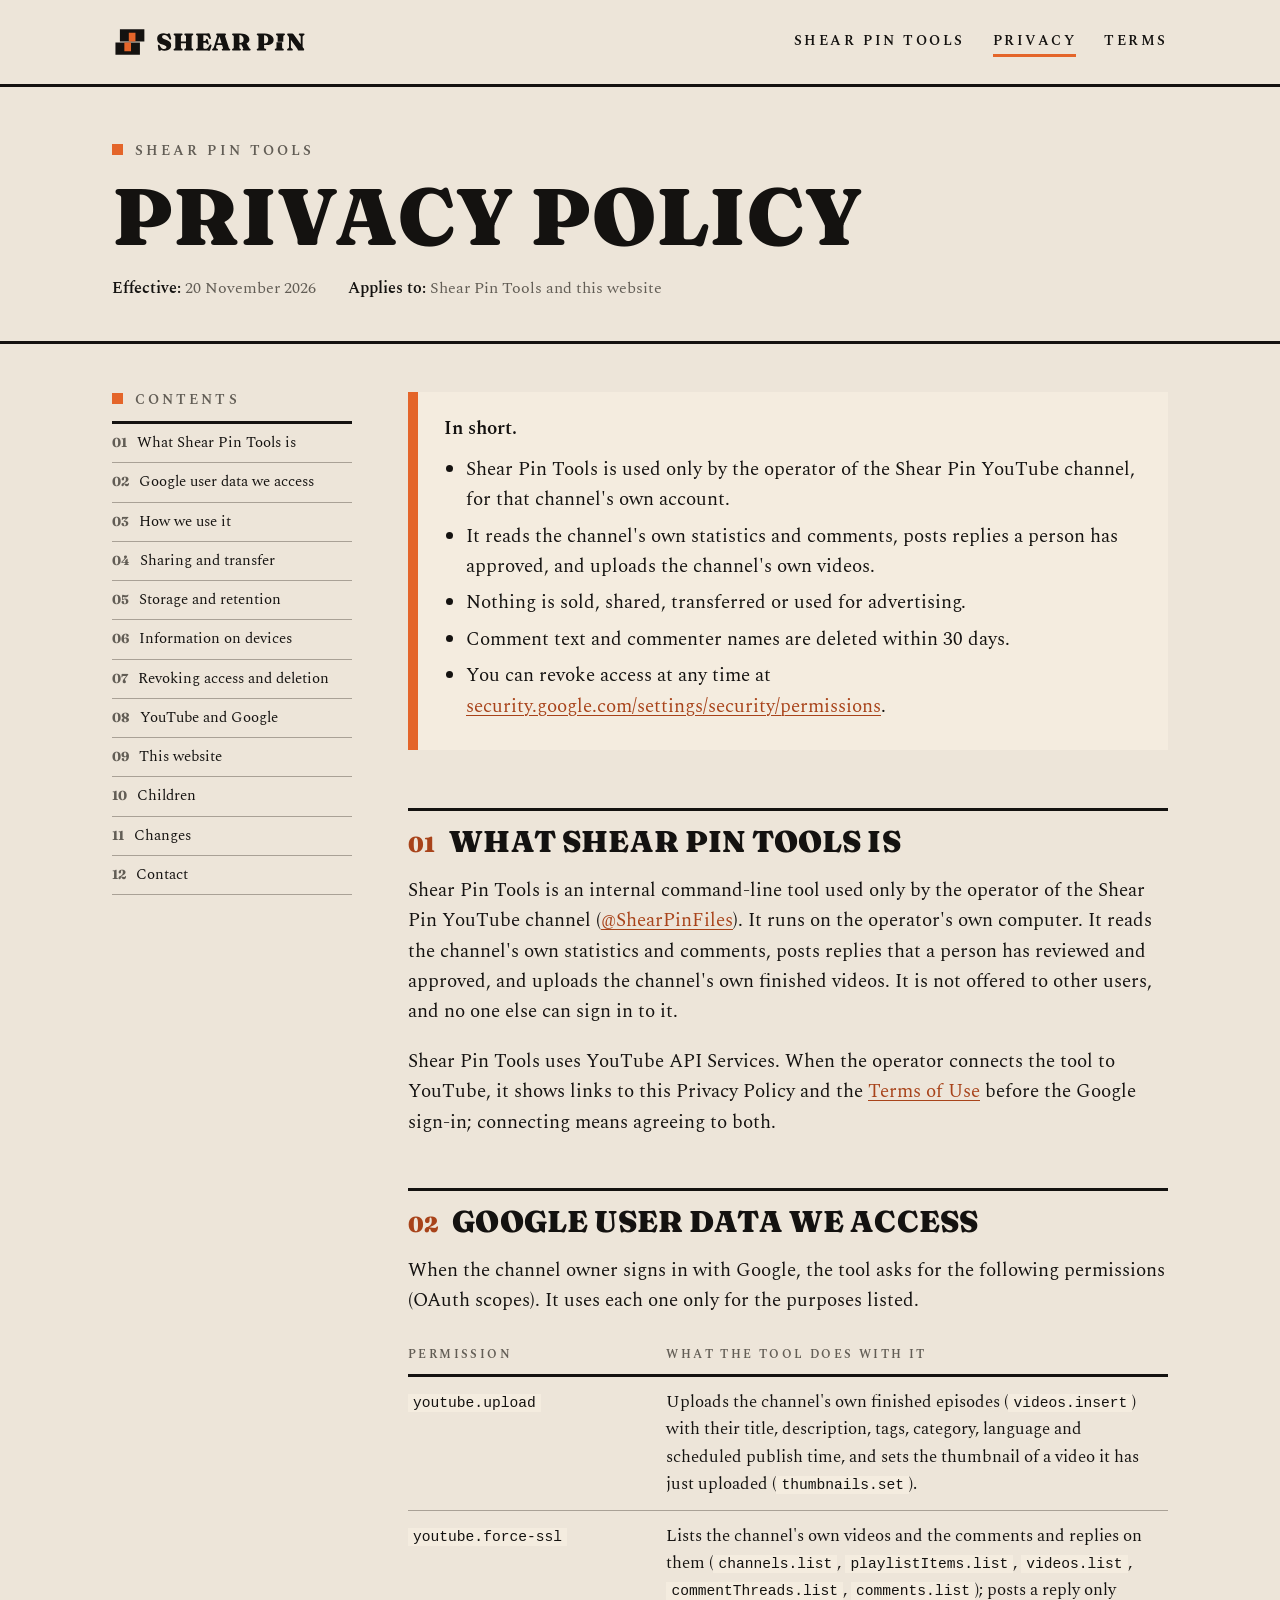
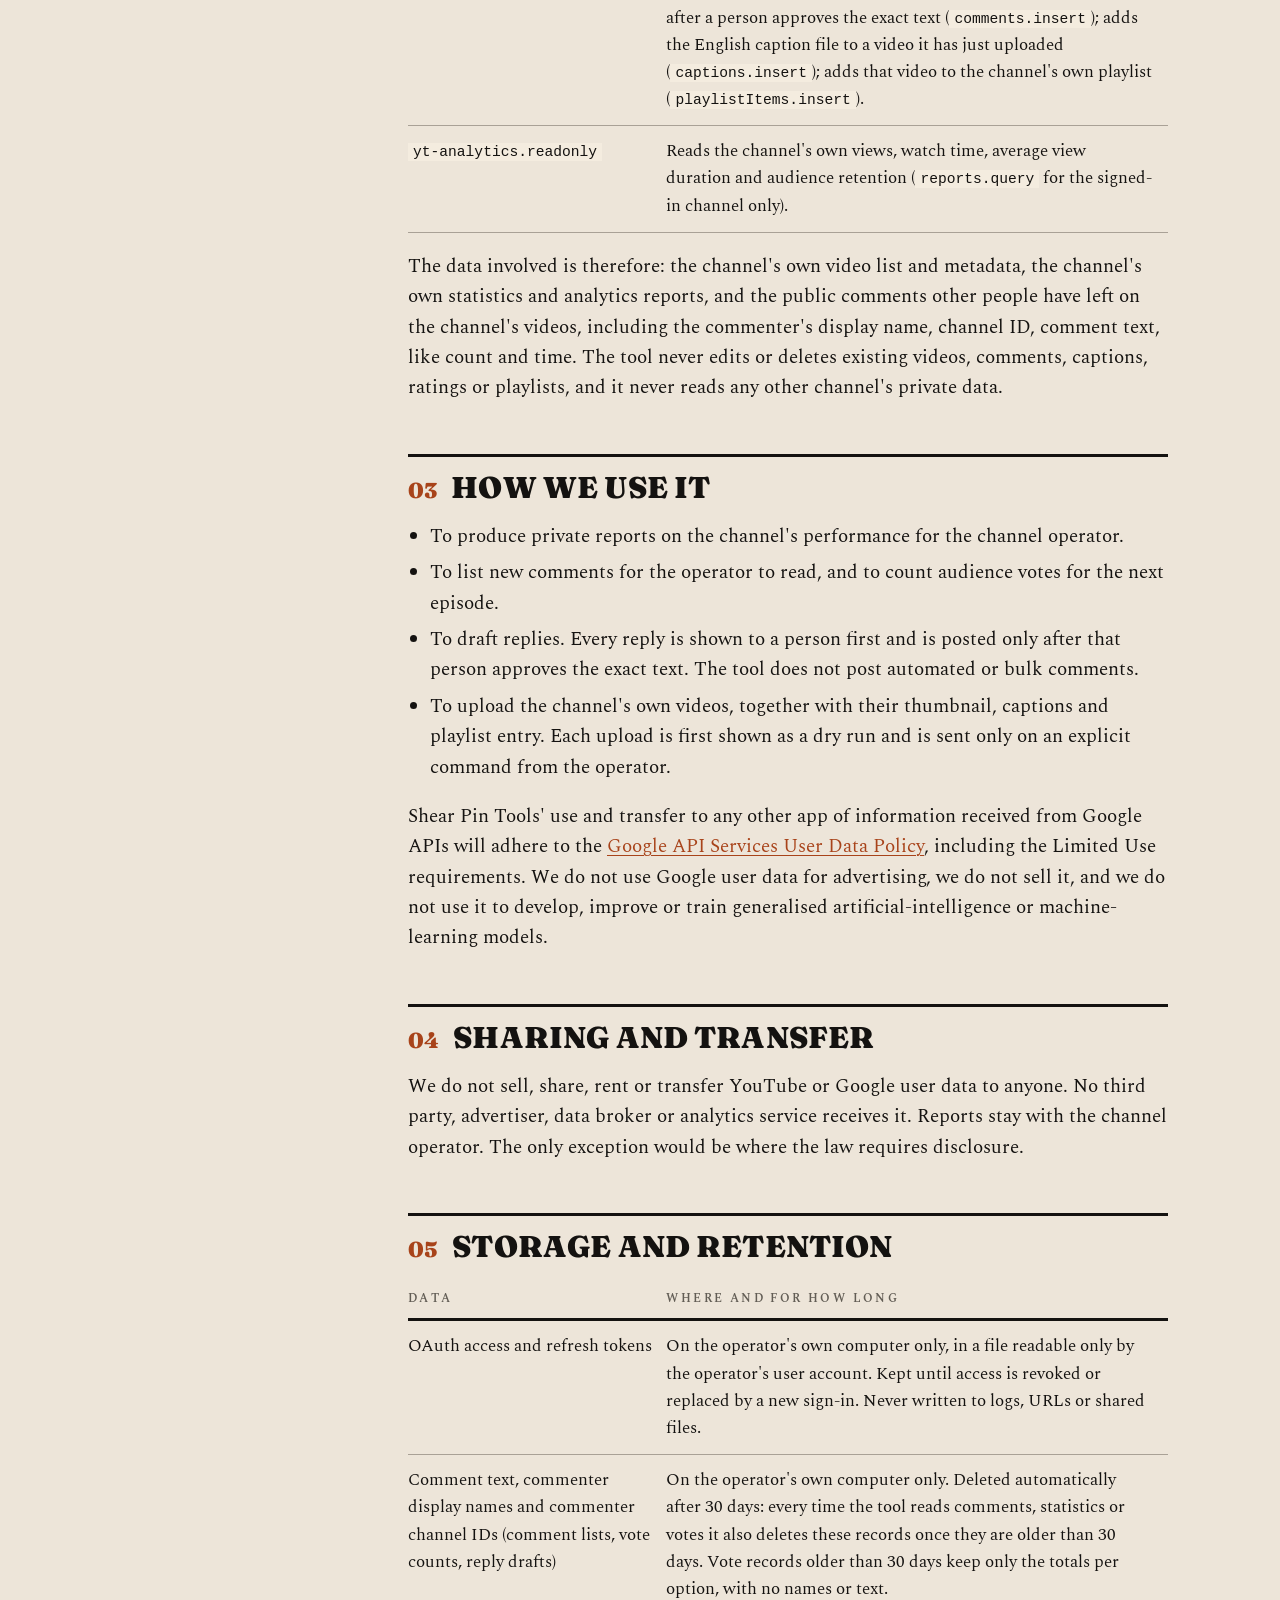
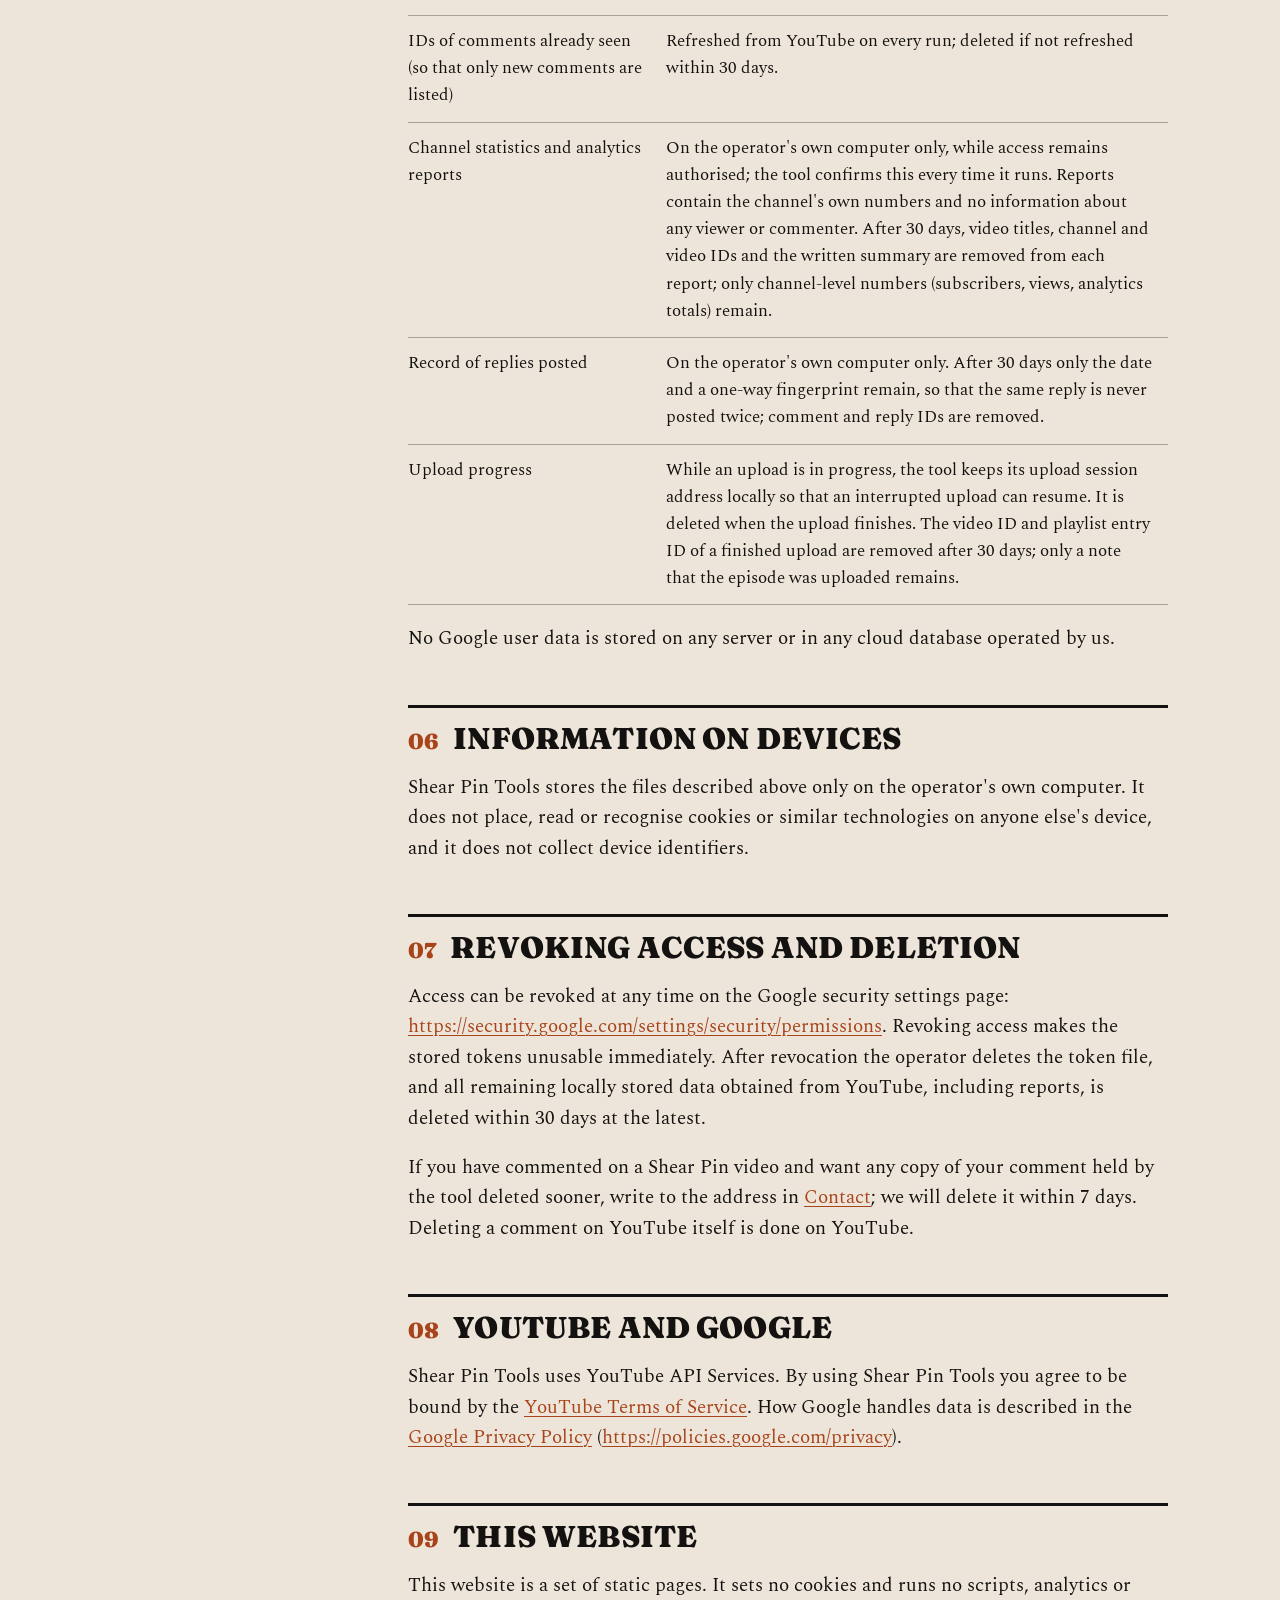
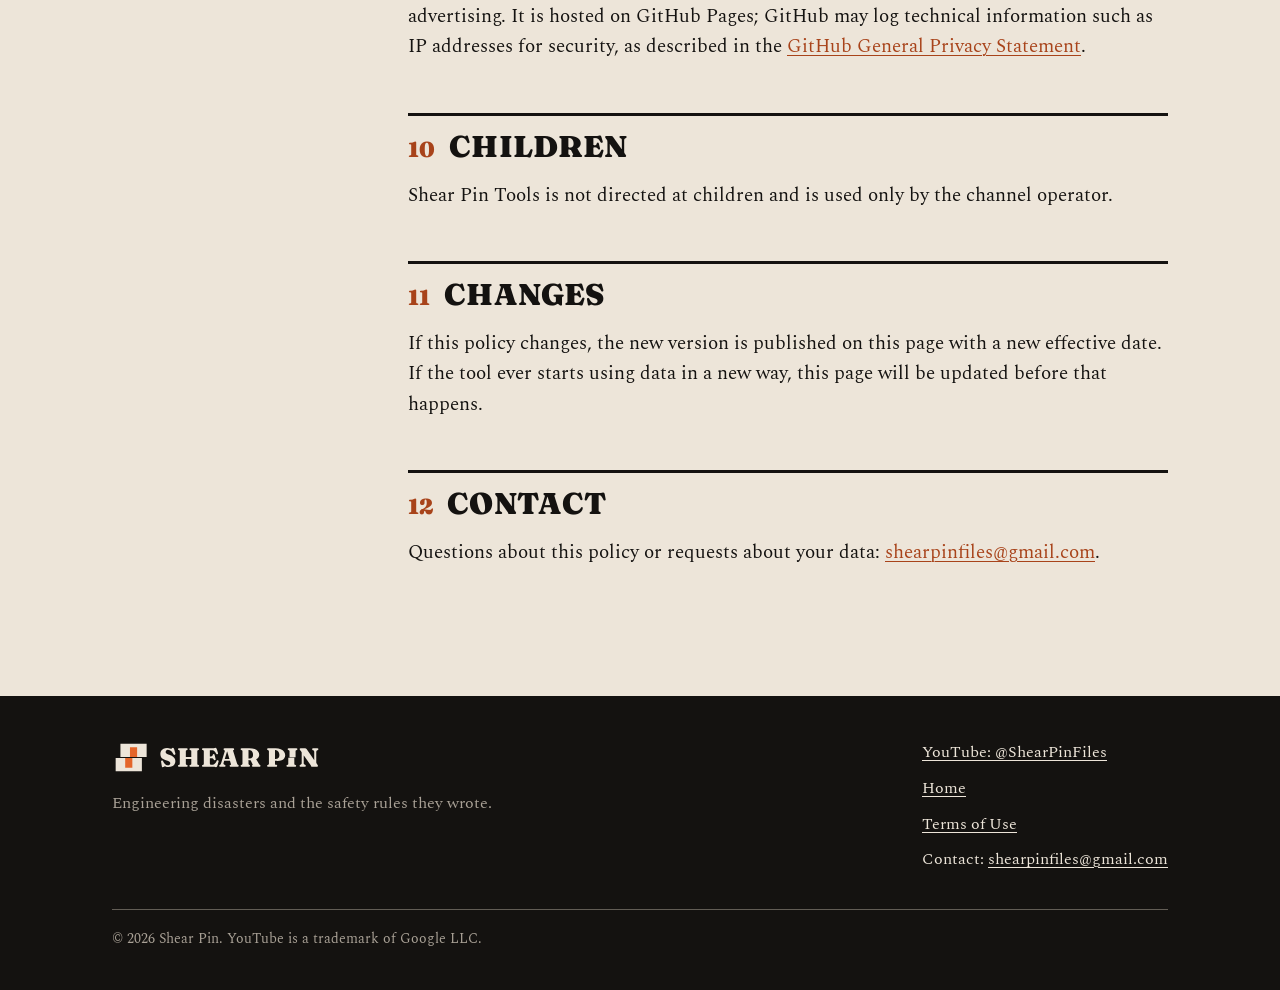
==== privacy.html @ 33179699 "Shear Pin site: home, privacy policy, terms of use Co-Authored-By: Claude Opus 5.5 <noreply@anthropi" ====
<!doctype html>
<html lang="en">
<head>
<meta charset="utf-8">
<meta name="viewport" content="width=device-width, initial-scale=1">
<title>Privacy Policy · Shear Pin Tools</title>
<meta name="description" content="Privacy Policy of Shear Pin Tools, the Shear Pin YouTube channel's internal tool: what Google user data it accesses, how it is used, stored, retained and deleted, and how to revoke access.">
<link rel="icon" type="image/svg+xml" href="gorsel/isaret.svg">
<link rel="icon" type="image/png" sizes="32x32" href="gorsel/favicon-32.png">
<link rel="stylesheet" href="site.css">
</head>
<body>

<header class="ust">
  <div class="kap">
    <a class="logo" href="./" aria-label="Shear Pin, home"><img src="gorsel/kilit-yatay.svg" alt="Shear Pin" width="196" height="32"></a>
    <nav aria-label="Site">
      <a href="./#tools">Shear Pin Tools</a>
      <a href="privacy.html" aria-current="page">Privacy</a>
      <a href="terms.html">Terms</a>
    </nav>
  </div>
</header>

<main>
  <div class="belge-bas">
    <div class="kap">
      <p class="tur">Shear Pin Tools</p>
      <h1>Privacy Policy</h1>
      <p class="kunye"><span><b>Effective:</b> 20 November 2026</span><span><b>Applies to:</b> Shear Pin Tools and this website</span></p>
    </div>
  </div>

  <div class="belge">
    <div class="kap">
      <nav class="icindekiler" aria-label="Contents">
        <p class="tur">Contents</p>
        <ol>
          <li><a href="#what">What Shear Pin Tools is</a></li>
          <li><a href="#data">Google user data we access</a></li>
          <li><a href="#use">How we use it</a></li>
          <li><a href="#sharing">Sharing and transfer</a></li>
          <li><a href="#storage">Storage and retention</a></li>
          <li><a href="#device">Information on devices</a></li>
          <li><a href="#revoke">Revoking access and deletion</a></li>
          <li><a href="#youtube">YouTube and Google</a></li>
          <li><a href="#website">This website</a></li>
          <li><a href="#children">Children</a></li>
          <li><a href="#changes">Changes</a></li>
          <li><a href="#contact">Contact</a></li>
        </ol>
      </nav>

      <div class="metin">
        <div class="ozet-kutu">
          <p><b>In short.</b></p>
          <ul>
            <li>Shear Pin Tools is used only by the operator of the Shear Pin YouTube channel, for that channel's own account.</li>
            <li>It reads the channel's own statistics and comments, posts replies a person has approved, and uploads the channel's own videos.</li>
            <li>Nothing is sold, shared, transferred or used for advertising.</li>
            <li>Comment text and commenter names are deleted within 30 days.</li>
            <li>You can revoke access at any time at <a href="https://security.google.com/settings/security/permissions" rel="noopener">security.google.com/settings/security/permissions</a>.</li>
          </ul>
        </div>

        <section id="what">
          <h2>What Shear Pin Tools is</h2>
          <p>Shear Pin Tools is an internal command-line tool used only by the operator of the Shear Pin YouTube channel (<a href="https://www.youtube.com/@ShearPinFiles" rel="noopener">@ShearPinFiles</a>). It runs on the operator's own computer. It reads the channel's own statistics and comments, posts replies that a person has reviewed and approved, and uploads the channel's own finished videos. It is not offered to other users, and no one else can sign in to it.</p>
          <p>Shear Pin Tools uses YouTube API Services. When the operator connects the tool to YouTube, it shows links to this Privacy Policy and the <a href="terms.html">Terms of Use</a> before the Google sign-in; connecting means agreeing to both.</p>
        </section>

        <section id="data">
          <h2>Google user data we access</h2>
          <p>When the channel owner signs in with Google, the tool asks for the following permissions (OAuth scopes). It uses each one only for the purposes listed.</p>
          <table class="kapsam">
            <thead><tr><th scope="col">Permission</th><th scope="col">What the tool does with it</th></tr></thead>
            <tbody>
              <tr>
                <td><code>youtube.upload</code></td>
                <td>Uploads the channel's own finished episodes (<code>videos.insert</code>) with their title, description, tags, category, language and scheduled publish time, and sets the thumbnail of a video it has just uploaded (<code>thumbnails.set</code>).</td>
              </tr>
              <tr>
                <td><code>youtube.force-ssl</code></td>
                <td>Lists the channel's own videos and the comments and replies on them (<code>channels.list</code>, <code>playlistItems.list</code>, <code>videos.list</code>, <code>commentThreads.list</code>, <code>comments.list</code>); posts a reply only after a person approves the exact text (<code>comments.insert</code>); adds the English caption file to a video it has just uploaded (<code>captions.insert</code>); adds that video to the channel's own playlist (<code>playlistItems.insert</code>).</td>
              </tr>
              <tr>
                <td><code>yt-analytics.readonly</code></td>
                <td>Reads the channel's own views, watch time, average view duration and audience retention (<code>reports.query</code> for the signed-in channel only).</td>
              </tr>
            </tbody>
          </table>
          <p>The data involved is therefore: the channel's own video list and metadata, the channel's own statistics and analytics reports, and the public comments other people have left on the channel's videos, including the commenter's display name, channel ID, comment text, like count and time. The tool never edits or deletes existing videos, comments, captions, ratings or playlists, and it never reads any other channel's private data.</p>
        </section>

        <section id="use">
          <h2>How we use it</h2>
          <ul>
            <li>To produce private reports on the channel's performance for the channel operator.</li>
            <li>To list new comments for the operator to read, and to count audience votes for the next episode.</li>
            <li>To draft replies. Every reply is shown to a person first and is posted only after that person approves the exact text. The tool does not post automated or bulk comments.</li>
            <li>To upload the channel's own videos, together with their thumbnail, captions and playlist entry. Each upload is first shown as a dry run and is sent only on an explicit command from the operator.</li>
          </ul>
          <p>Shear Pin Tools' use and transfer to any other app of information received from Google APIs will adhere to the <a href="https://developers.google.com/terms/api-services-user-data-policy" rel="noopener">Google API Services User Data Policy</a>, including the Limited Use requirements. We do not use Google user data for advertising, we do not sell it, and we do not use it to develop, improve or train generalised artificial-intelligence or machine-learning models.</p>
        </section>

        <section id="sharing">
          <h2>Sharing and transfer</h2>
          <p>We do not sell, share, rent or transfer YouTube or Google user data to anyone. No third party, advertiser, data broker or analytics service receives it. Reports stay with the channel operator. The only exception would be where the law requires disclosure.</p>
        </section>

        <section id="storage">
          <h2>Storage and retention</h2>
          <table class="kapsam">
            <thead><tr><th scope="col">Data</th><th scope="col">Where and for how long</th></tr></thead>
            <tbody>
              <tr>
                <td>OAuth access and refresh tokens</td>
                <td>On the operator's own computer only, in a file readable only by the operator's user account. Kept until access is revoked or replaced by a new sign-in. Never written to logs, URLs or shared files.</td>
              </tr>
              <tr>
                <td>Comment text, commenter display names and commenter channel IDs (comment lists, vote counts, reply drafts)</td>
                <td>On the operator's own computer only. Deleted automatically after 30 days: every time the tool reads comments, statistics or votes it also deletes these records once they are older than 30 days. Vote records older than 30 days keep only the totals per option, with no names or text.</td>
              </tr>
              <tr>
                <td>IDs of comments already seen (so that only new comments are listed)</td>
                <td>Refreshed from YouTube on every run; deleted if not refreshed within 30 days.</td>
              </tr>
              <tr>
                <td>Channel statistics and analytics reports</td>
                <td>On the operator's own computer only, while access remains authorised; the tool confirms this every time it runs. Reports contain the channel's own numbers and no information about any viewer or commenter. After 30 days, video titles, channel and video IDs and the written summary are removed from each report; only channel-level numbers (subscribers, views, analytics totals) remain.</td>
              </tr>
              <tr>
                <td>Record of replies posted</td>
                <td>On the operator's own computer only. After 30 days only the date and a one-way fingerprint remain, so that the same reply is never posted twice; comment and reply IDs are removed.</td>
              </tr>
              <tr>
                <td>Upload progress</td>
                <td>While an upload is in progress, the tool keeps its upload session address locally so that an interrupted upload can resume. It is deleted when the upload finishes. The video ID and playlist entry ID of a finished upload are removed after 30 days; only a note that the episode was uploaded remains.</td>
              </tr>
            </tbody>
          </table>
          <p>No Google user data is stored on any server or in any cloud database operated by us.</p>
        </section>

        <section id="device">
          <h2>Information on devices</h2>
          <p>Shear Pin Tools stores the files described above only on the operator's own computer. It does not place, read or recognise cookies or similar technologies on anyone else's device, and it does not collect device identifiers.</p>
        </section>

        <section id="revoke">
          <h2>Revoking access and deletion</h2>
          <p>Access can be revoked at any time on the Google security settings page: <a href="https://security.google.com/settings/security/permissions" rel="noopener">https://security.google.com/settings/security/permissions</a>. Revoking access makes the stored tokens unusable immediately. After revocation the operator deletes the token file, and all remaining locally stored data obtained from YouTube, including reports, is deleted within 30 days at the latest.</p>
          <p>If you have commented on a Shear Pin video and want any copy of your comment held by the tool deleted sooner, write to the address in <a href="#contact">Contact</a>; we will delete it within 7 days. Deleting a comment on YouTube itself is done on YouTube.</p>
        </section>

        <section id="youtube">
          <h2>YouTube and Google</h2>
          <p>Shear Pin Tools uses YouTube API Services. By using Shear Pin Tools you agree to be bound by the <a href="https://www.youtube.com/t/terms" rel="noopener">YouTube Terms of Service</a>. How Google handles data is described in the <a href="https://policies.google.com/privacy" rel="noopener">Google Privacy Policy</a> (<a href="https://policies.google.com/privacy" rel="noopener">https://policies.google.com/privacy</a>).</p>
        </section>

        <section id="website">
          <h2>This website</h2>
          <p>This website is a set of static pages. It sets no cookies and runs no scripts, analytics or advertising. It is hosted on GitHub Pages; GitHub may log technical information such as IP addresses for security, as described in the <a href="https://docs.github.com/en/site-policy/privacy-policies/github-general-privacy-statement" rel="noopener">GitHub General Privacy Statement</a>.</p>
        </section>

        <section id="children">
          <h2>Children</h2>
          <p>Shear Pin Tools is not directed at children and is used only by the channel operator.</p>
        </section>

        <section id="changes">
          <h2>Changes</h2>
          <p>If this policy changes, the new version is published on this page with a new effective date. If the tool ever starts using data in a new way, this page will be updated before that happens.</p>
        </section>

        <section id="contact">
          <h2>Contact</h2>
          <p>Questions about this policy or requests about your data: <a href="mailto:shearpinfiles@gmail.com">shearpinfiles@gmail.com</a>.</p>
        </section>
      </div>
    </div>
  </div>
</main>

<footer class="alt">
  <div class="kap">
    <div>
      <img src="gorsel/kilit-yatay-ters.svg" alt="Shear Pin" width="210" height="35">
      <p>Engineering disasters and the safety rules they wrote.</p>
    </div>
    <ul>
      <li><a href="https://www.youtube.com/@ShearPinFiles" rel="noopener">YouTube: @ShearPinFiles</a></li>
      <li><a href="./">Home</a></li>
      <li><a href="terms.html">Terms of Use</a></li>
      <li>Contact: <a href="mailto:shearpinfiles@gmail.com">shearpinfiles@gmail.com</a></li>
    </ul>
    <p class="telif">© 2026 Shear Pin. YouTube is a trademark of Google LLC.</p>
  </div>
</footer>

</body>
</html>
---- site.css ----
/* Shear Pin sitesi: Kesim kiti (kanallar/shear-pin/kit). Kâğıt, mürekkep, çelik, tek güvenlik turuncusu.
   Köşe yok, gölge yok, gradyan yok; gölge yerine oyma çizgisi (45° tarama). Harici kaynak yok. */

@font-face { font-family: "Fraunces"; font-weight: 900; font-display: swap;
  src: url("fontlar/fraunces-latin-900-normal.woff2") format("woff2"); }
@font-face { font-family: "Fraunces"; font-weight: 700; font-display: swap;
  src: url("fontlar/fraunces-latin-700-normal.woff2") format("woff2"); }
@font-face { font-family: "Spectral"; font-weight: 400; font-display: swap;
  src: url("fontlar/spectral-latin-400-normal.woff2") format("woff2"); }
@font-face { font-family: "Spectral"; font-weight: 600; font-display: swap;
  src: url("fontlar/spectral-latin-600-normal.woff2") format("woff2"); }

:root {
  --kagit: #EDE5D9; --kagit-2: #F4ECDF; --murekkep: #141210; --celik: #625D55; --celik-acik: #A9A196;
  --turuncu: #E4652A; --turuncu-koyu: #A8431A;
  --baslik: "Fraunces", Georgia, serif;
  --govde: "Spectral", Georgia, serif;
  --olcu: 1120px;
  color-scheme: light;
}

* { box-sizing: border-box; }
html { background: var(--kagit); }
body { margin: 0; background: var(--kagit); color: var(--murekkep); font: 400 19px/1.6 var(--govde);
  -webkit-text-size-adjust: 100%; text-rendering: optimizeLegibility; }
img, svg { display: block; max-width: 100%; }
a { color: var(--turuncu-koyu); text-decoration-thickness: 1px; text-underline-offset: 3px; }
a:hover { color: var(--murekkep); text-decoration-color: var(--turuncu); text-decoration-thickness: 3px; }
a:focus-visible, .dugme:focus-visible { outline: 3px solid var(--turuncu); outline-offset: 3px; }
::selection { background: var(--turuncu); color: var(--murekkep); }

.kap { max-width: var(--olcu); margin: 0 auto; padding: 0 32px; }

/* ---------- üst şerit ---------- */
.ust { border-bottom: 3px solid var(--murekkep); }
.ust .kap { display: flex; align-items: center; justify-content: space-between; gap: 24px; min-height: 84px; }
.ust .logo img { width: 196px; height: auto; }
.ust nav { display: flex; gap: 28px; flex-wrap: wrap; }
.ust nav a { color: var(--murekkep); font: 600 14px/1 var(--govde); letter-spacing: 0.18em; text-transform: uppercase;
  text-decoration: none; padding: 6px 0; border-bottom: 3px solid transparent; }
.ust nav a:hover, .ust nav a[aria-current="page"] { border-bottom-color: var(--turuncu); }

/* ---------- ortak öğeler ---------- */
.tur { font: 600 14px/1.2 var(--govde); letter-spacing: 0.22em; text-transform: uppercase; color: var(--celik);
  margin: 0; }
.tur::before { content: ""; display: inline-block; width: 11px; height: 11px; background: var(--turuncu);
  margin-right: 12px; vertical-align: 0; }
.etiket { display: inline-block; font: 700 17px/1 var(--baslik); text-transform: uppercase; letter-spacing: 0.06em;
  padding: 3px 0 3px 13px; border-left: 5px solid var(--turuncu); margin: 0 0 18px; }
h1, h2, h3 { font-family: var(--baslik); font-weight: 900; text-transform: uppercase; letter-spacing: 0.005em;
  line-height: 0.95; margin: 0; }
.hukum { display: inline-block; background: var(--turuncu); color: var(--murekkep); padding: 0.12em 0.2em 0.04em;
  margin-top: 0.14em; }
.oyma { height: 26px; background: repeating-linear-gradient(-45deg, var(--murekkep) 0 2px, transparent 2px 9px);
  border-top: 3px solid var(--murekkep); border-bottom: 3px solid var(--murekkep); }
.dugme { display: inline-flex; align-items: center; gap: 14px; background: var(--murekkep); color: var(--kagit);
  border-left: 10px solid var(--turuncu); padding: 16px 24px 15px 20px; font: 900 19px/1 var(--baslik);
  text-transform: uppercase; letter-spacing: 0.03em; text-decoration: none; }
.dugme small { font: 600 15px/1 var(--govde); letter-spacing: 0.06em; text-transform: none; color: var(--celik-acik); }
.dugme:hover { background: var(--turuncu); color: var(--murekkep); text-decoration: none; }
.dugme:hover small { color: var(--murekkep); }

/* ---------- ana sayfa: giriş ---------- */
.giris .kap { display: grid; grid-template-columns: minmax(0, 1fr) 300px; gap: 56px; padding-top: 64px;
  padding-bottom: 72px; align-items: start; }
.giris h1 { font-size: clamp(48px, 7.4vw, 92px); line-height: 0.92; margin: 22px 0 30px; }
.giris .ozet { font-size: 22px; line-height: 1.5; max-width: 34em; margin: 0 0 34px; }
.sekil { margin: 6px 0 0; border-top: 3px solid var(--murekkep); padding-top: 22px; }
.sekil img { width: 100%; height: auto; background: var(--kagit-2); padding: 34px; }
.sekil figcaption { font: 400 16px/1.45 var(--govde); color: var(--celik); margin-top: 14px; }
.sekil figcaption b { font: 700 14px/1 var(--baslik); letter-spacing: 0.08em; text-transform: uppercase;
  color: var(--murekkep); margin-right: 6px; }

/* ---------- ana sayfa: araç ---------- */
.arac { padding: 72px 0 84px; }
.arac .bas { display: grid; grid-template-columns: minmax(0, 1fr) minmax(0, 1fr); gap: 56px; align-items: end;
  margin-bottom: 40px; }
.arac h2 { font-size: clamp(40px, 5.2vw, 64px); }
.arac .bas p { margin: 0; max-width: 34em; }
.cizelge { width: 100%; border-collapse: collapse; border-top: 6px solid var(--murekkep); font-size: 18px; }
.cizelge th, .cizelge td { text-align: left; vertical-align: top; padding: 18px 20px 18px 0;
  border-bottom: 1px solid var(--celik-acik); }
.cizelge thead th { font: 600 13px/1.2 var(--govde); letter-spacing: 0.2em; text-transform: uppercase;
  color: var(--celik); padding-top: 14px; padding-bottom: 12px; border-bottom: 3px solid var(--murekkep); }
.cizelge tbody th { font: 900 22px/1.05 var(--baslik); text-transform: uppercase; width: 18%; }
.cizelge td.api { font-size: 15px; color: var(--celik); width: 30%; }
.cizelge code, .belge code { font: 400 0.86em/1.3 ui-monospace, "Cascadia Mono", Consolas, monospace;
  background: var(--kagit-2); padding: 1px 5px; overflow-wrap: anywhere; }
.sinir { display: grid; grid-template-columns: minmax(0, 1fr) minmax(0, 1fr); gap: 0; margin-top: 44px;
  border: 3px solid var(--murekkep); }
.sinir > div { padding: 26px 28px 28px; }
.sinir > div + div { border-left: 3px solid var(--murekkep); background: var(--kagit-2); }
.sinir h3 { font-size: 22px; margin-bottom: 12px; }
.sinir p { margin: 0 0 12px; }
.sinir p:last-child { margin-bottom: 0; }
.sinir ul { margin: 0; padding: 0; list-style: none; }
.sinir li { padding: 8px 0; border-bottom: 1px solid var(--celik-acik); }
.sinir li:last-child { border-bottom: 0; }

/* ---------- belge sayfaları (privacy, terms) ---------- */
.belge-bas { padding: 56px 0 40px; border-bottom: 3px solid var(--murekkep); }
.belge-bas h1 { font-size: clamp(44px, 6.4vw, 80px); margin: 18px 0 22px; }
.belge-bas .kunye { display: flex; flex-wrap: wrap; gap: 8px 32px; margin: 0; font-size: 16px; color: var(--celik); }
.belge-bas .kunye b { color: var(--murekkep); font-weight: 600; }
.belge .kap { display: grid; grid-template-columns: 240px minmax(0, 1fr); gap: 56px; padding-top: 48px;
  padding-bottom: 88px; }
.icindekiler { position: sticky; top: 24px; align-self: start; font-size: 15px; line-height: 1.35; }
.icindekiler p { margin: 0 0 12px; }
.icindekiler ol { margin: 0; padding: 0; list-style: none; counter-reset: m; border-top: 3px solid var(--murekkep); }
.icindekiler li { counter-increment: m; border-bottom: 1px solid var(--celik-acik); }
.icindekiler a { display: block; padding: 9px 0; color: var(--murekkep); text-decoration: none; }
.icindekiler a::before { content: counter(m, decimal-leading-zero); font: 700 13px/1 var(--baslik);
  color: var(--celik); margin-right: 10px; }
.icindekiler a:hover { color: var(--turuncu-koyu); }
.metin { max-width: 46em; counter-reset: madde; }
.metin > p:first-child { font-size: 22px; line-height: 1.5; margin-top: 0; }
.ozet-kutu { border-left: 10px solid var(--turuncu); background: var(--kagit-2); padding: 22px 26px; margin: 0 0 48px; }
.ozet-kutu p { margin: 0 0 10px; }
.ozet-kutu ul { margin: 0; padding-left: 20px; }
.ozet-kutu li { margin: 4px 0; }
.metin section { counter-increment: madde; padding-top: 10px; margin-bottom: 40px; scroll-margin-top: 20px; }
.metin h2 { font-size: 30px; line-height: 1; margin: 0 0 18px; padding-top: 16px; border-top: 3px solid var(--murekkep);
  display: flex; gap: 14px; align-items: baseline; }
.metin h2::before { content: counter(madde, decimal-leading-zero); color: var(--turuncu-koyu); font-size: 0.72em; }
.metin h3 { font-size: 19px; letter-spacing: 0.04em; margin: 26px 0 8px; }
.metin p, .metin li { max-width: 40em; }
.metin ul { padding-left: 22px; }
.metin li { margin: 6px 0; }
.kapsam { width: 100%; border-collapse: collapse; margin: 8px 0 18px; font-size: 17px; }
.kapsam th, .kapsam td { text-align: left; vertical-align: top; padding: 12px 14px 12px 0;
  border-bottom: 1px solid var(--celik-acik); }
.kapsam thead th { font: 600 12px/1.2 var(--govde); letter-spacing: 0.2em; text-transform: uppercase; color: var(--celik);
  border-bottom: 3px solid var(--murekkep); }
.kapsam td:first-child { width: 34%; }
.not { font-size: 16px; color: var(--celik); }

/* ---------- alt şerit ---------- */
.alt { background: var(--murekkep); color: var(--kagit); }
.alt .kap { display: grid; grid-template-columns: minmax(0, 1fr) auto; gap: 32px 56px; padding-top: 44px;
  padding-bottom: 40px; align-items: start; }
.alt img { width: 210px; height: auto; }
.alt p { margin: 16px 0 0; font-size: 16px; color: var(--celik-acik); max-width: 30em; }
.alt ul { list-style: none; margin: 0; padding: 0; display: grid; gap: 10px; font-size: 16px; }
.alt a { color: var(--kagit); }
.alt a:hover { color: var(--turuncu); text-decoration-color: var(--turuncu); }
.alt .telif { grid-column: 1 / -1; border-top: 1px solid var(--celik); padding-top: 18px; margin: 4px 0 0;
  font-size: 14px; max-width: none; }

/* ---------- dar ekran ---------- */
@media (max-width: 860px) {
  .giris .kap, .arac .bas, .sinir, .belge .kap, .alt .kap { grid-template-columns: minmax(0, 1fr); }
  .giris .kap { gap: 40px; padding-top: 44px; }
  .sekil { max-width: 240px; }
  .sekil img { padding: 24px; }
  .arac .bas { gap: 18px; }
  .sinir > div + div { border-left: 0; border-top: 3px solid var(--murekkep); }
  .icindekiler { position: static; }
  .belge .kap { gap: 32px; }
}
@media (max-width: 560px) {
  body { font-size: 18px; }
  .kap { padding: 0 16px; }
  .ust .kap { flex-direction: column; align-items: flex-start; gap: 10px; padding-top: 16px; padding-bottom: 12px; }
  .ust nav { gap: 18px; }
  .giris h1 { font-size: 42px; }
  .belge-bas h1 { font-size: 40px; }
  .giris .ozet { font-size: 20px; }
  .dugme { font-size: 17px; flex-wrap: wrap; gap: 6px 12px; }
  .cizelge thead { display: none; }
  .cizelge, .cizelge tbody, .cizelge tr, .cizelge th, .cizelge td { display: block; width: auto; }
  .cizelge tr { border-bottom: 1px solid var(--celik-acik); padding: 14px 0; }
  .cizelge th, .cizelge td { border: 0; padding: 4px 0; }
  .cizelge td.api { width: auto; }
  .kapsam td:first-child { width: auto; }
  .kapsam, .kapsam tbody, .kapsam tr, .kapsam td { display: block; }
  .kapsam thead { display: none; }
  .kapsam tr { border-bottom: 1px solid var(--celik-acik); padding: 10px 0; }
  .kapsam td { border: 0; padding: 3px 0; }
}
@media print {
  .ust nav, .icindekiler, .oyma { display: none; }
  .belge .kap { display: block; }
  .alt { background: none; color: var(--murekkep); }
}
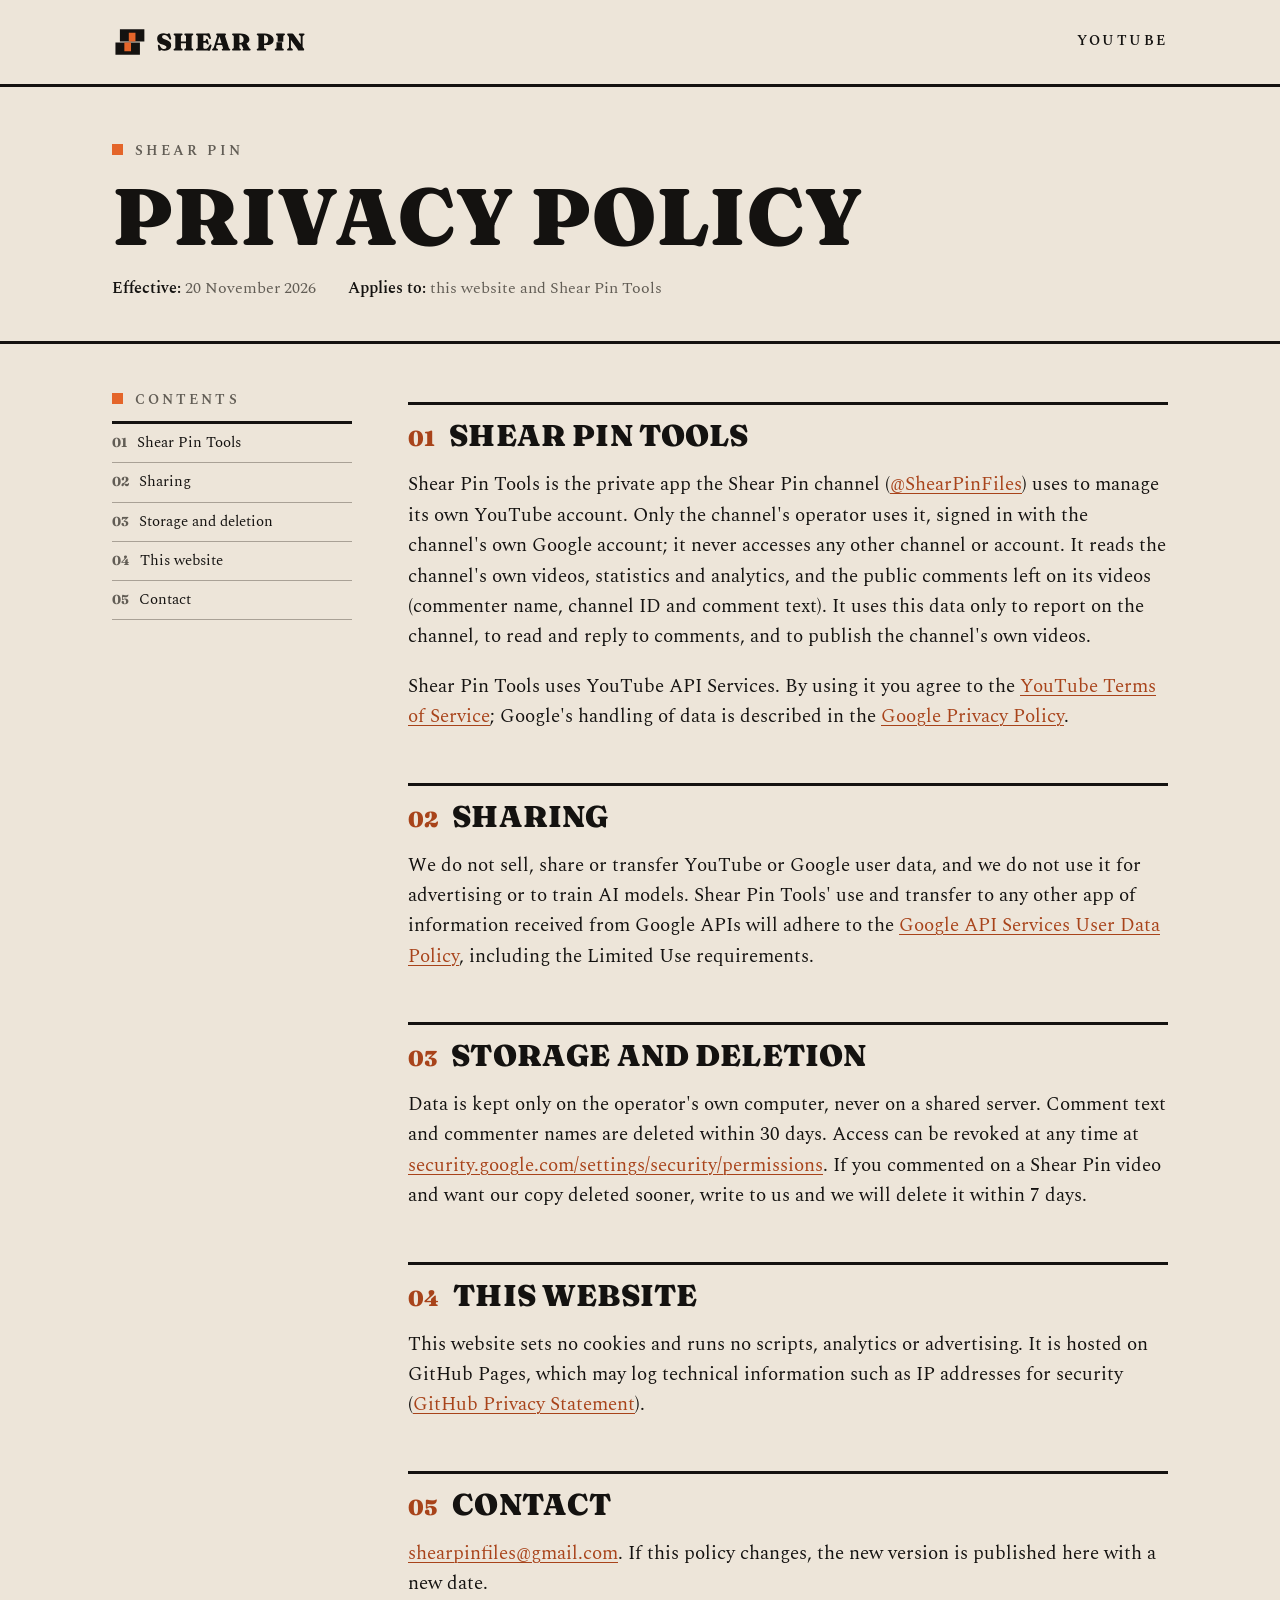
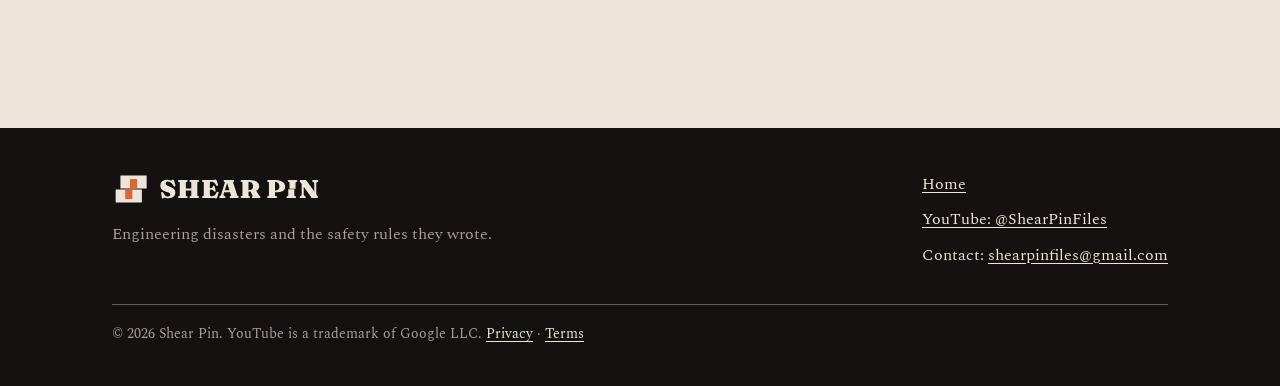
==== commit b439837d: "Simplify the homepage; shorten privacy and terms Co-Authored-By: Claude Opus 5.5 <noreply@anthropic." ====
--- a/privacy.html
+++ b/privacy.html
@@ -3,8 +3,8 @@
 <head>
 <meta charset="utf-8">
 <meta name="viewport" content="width=device-width, initial-scale=1">
-<title>Privacy Policy · Shear Pin Tools</title>
-<meta name="description" content="Privacy Policy of Shear Pin Tools, the Shear Pin YouTube channel's internal tool: what Google user data it accesses, how it is used, stored, retained and deleted, and how to revoke access.">
+<title>Privacy Policy · Shear Pin</title>
+<meta name="description" content="Privacy Policy of the Shear Pin website and Shear Pin Tools.">
 <link rel="icon" type="image/svg+xml" href="gorsel/isaret.svg">
 <link rel="icon" type="image/png" sizes="32x32" href="gorsel/favicon-32.png">
 <link rel="stylesheet" href="site.css">
@@ -15,9 +15,7 @@
   <div class="kap">
     <a class="logo" href="./" aria-label="Shear Pin, home"><img src="gorsel/kilit-yatay.svg" alt="Shear Pin" width="196" height="32"></a>
     <nav aria-label="Site">
-      <a href="./#tools">Shear Pin Tools</a>
-      <a href="privacy.html" aria-current="page">Privacy</a>
-      <a href="terms.html">Terms</a>
+      <a href="https://www.youtube.com/@ShearPinFiles" rel="noopener">YouTube</a>
     </nav>
   </div>
 </header>
@@ -25,9 +23,9 @@
 <main>
   <div class="belge-bas">
     <div class="kap">
-      <p class="tur">Shear Pin Tools</p>
+      <p class="tur">Shear Pin</p>
       <h1>Privacy Policy</h1>
-      <p class="kunye"><span><b>Effective:</b> 20 November 2026</span><span><b>Applies to:</b> Shear Pin Tools and this website</span></p>
+      <p class="kunye"><span><b>Effective:</b> 20 November 2026</span><span><b>Applies to:</b> this website and Shear Pin Tools</span></p>
     </div>
   </div>
 
@@ -36,146 +34,39 @@
       <nav class="icindekiler" aria-label="Contents">
         <p class="tur">Contents</p>
         <ol>
-          <li><a href="#what">What Shear Pin Tools is</a></li>
-          <li><a href="#data">Google user data we access</a></li>
-          <li><a href="#use">How we use it</a></li>
-          <li><a href="#sharing">Sharing and transfer</a></li>
-          <li><a href="#storage">Storage and retention</a></li>
-          <li><a href="#device">Information on devices</a></li>
-          <li><a href="#revoke">Revoking access and deletion</a></li>
-          <li><a href="#youtube">YouTube and Google</a></li>
+          <li><a href="#tools">Shear Pin Tools</a></li>
+          <li><a href="#sharing">Sharing</a></li>
+          <li><a href="#storage">Storage and deletion</a></li>
           <li><a href="#website">This website</a></li>
-          <li><a href="#children">Children</a></li>
-          <li><a href="#changes">Changes</a></li>
           <li><a href="#contact">Contact</a></li>
         </ol>
       </nav>
 
       <div class="metin">
-        <div class="ozet-kutu">
-          <p><b>In short.</b></p>
-          <ul>
-            <li>Shear Pin Tools is used only by the operator of the Shear Pin YouTube channel, for that channel's own account.</li>
-            <li>It reads the channel's own statistics and comments, posts replies a person has approved, and uploads the channel's own videos.</li>
-            <li>Nothing is sold, shared, transferred or used for advertising.</li>
-            <li>Comment text and commenter names are deleted within 30 days.</li>
-            <li>You can revoke access at any time at <a href="https://security.google.com/settings/security/permissions" rel="noopener">security.google.com/settings/security/permissions</a>.</li>
-          </ul>
-        </div>
-
-        <section id="what">
-          <h2>What Shear Pin Tools is</h2>
-          <p>Shear Pin Tools is an internal command-line tool used only by the operator of the Shear Pin YouTube channel (<a href="https://www.youtube.com/@ShearPinFiles" rel="noopener">@ShearPinFiles</a>). It runs on the operator's own computer. It reads the channel's own statistics and comments, posts replies that a person has reviewed and approved, and uploads the channel's own finished videos. It is not offered to other users, and no one else can sign in to it.</p>
-          <p>Shear Pin Tools uses YouTube API Services. When the operator connects the tool to YouTube, it shows links to this Privacy Policy and the <a href="terms.html">Terms of Use</a> before the Google sign-in; connecting means agreeing to both.</p>
-        </section>
-
-        <section id="data">
-          <h2>Google user data we access</h2>
-          <p>When the channel owner signs in with Google, the tool asks for the following permissions (OAuth scopes). It uses each one only for the purposes listed.</p>
-          <table class="kapsam">
-            <thead><tr><th scope="col">Permission</th><th scope="col">What the tool does with it</th></tr></thead>
-            <tbody>
-              <tr>
-                <td><code>youtube.upload</code></td>
-                <td>Uploads the channel's own finished episodes (<code>videos.insert</code>) with their title, description, tags, category, language and scheduled publish time, and sets the thumbnail of a video it has just uploaded (<code>thumbnails.set</code>).</td>
-              </tr>
-              <tr>
-                <td><code>youtube.force-ssl</code></td>
-                <td>Lists the channel's own videos and the comments and replies on them (<code>channels.list</code>, <code>playlistItems.list</code>, <code>videos.list</code>, <code>commentThreads.list</code>, <code>comments.list</code>); posts a reply only after a person approves the exact text (<code>comments.insert</code>); adds the English caption file to a video it has just uploaded (<code>captions.insert</code>); adds that video to the channel's own playlist (<code>playlistItems.insert</code>).</td>
-              </tr>
-              <tr>
-                <td><code>yt-analytics.readonly</code></td>
-                <td>Reads the channel's own views, watch time, average view duration and audience retention (<code>reports.query</code> for the signed-in channel only).</td>
-              </tr>
-            </tbody>
-          </table>
-          <p>The data involved is therefore: the channel's own video list and metadata, the channel's own statistics and analytics reports, and the public comments other people have left on the channel's videos, including the commenter's display name, channel ID, comment text, like count and time. The tool never edits or deletes existing videos, comments, captions, ratings or playlists, and it never reads any other channel's private data.</p>
-        </section>
-
-        <section id="use">
-          <h2>How we use it</h2>
-          <ul>
-            <li>To produce private reports on the channel's performance for the channel operator.</li>
-            <li>To list new comments for the operator to read, and to count audience votes for the next episode.</li>
-            <li>To draft replies. Every reply is shown to a person first and is posted only after that person approves the exact text. The tool does not post automated or bulk comments.</li>
-            <li>To upload the channel's own videos, together with their thumbnail, captions and playlist entry. Each upload is first shown as a dry run and is sent only on an explicit command from the operator.</li>
-          </ul>
-          <p>Shear Pin Tools' use and transfer to any other app of information received from Google APIs will adhere to the <a href="https://developers.google.com/terms/api-services-user-data-policy" rel="noopener">Google API Services User Data Policy</a>, including the Limited Use requirements. We do not use Google user data for advertising, we do not sell it, and we do not use it to develop, improve or train generalised artificial-intelligence or machine-learning models.</p>
+        <section id="tools">
+          <h2>Shear Pin Tools</h2>
+          <p>Shear Pin Tools is the private app the Shear Pin channel (<a href="https://www.youtube.com/@ShearPinFiles" rel="noopener">@ShearPinFiles</a>) uses to manage its own YouTube account. Only the channel's operator uses it, signed in with the channel's own Google account; it never accesses any other channel or account. It reads the channel's own videos, statistics and analytics, and the public comments left on its videos (commenter name, channel ID and comment text). It uses this data only to report on the channel, to read and reply to comments, and to publish the channel's own videos.</p>
+          <p>Shear Pin Tools uses YouTube API Services. By using it you agree to the <a href="https://www.youtube.com/t/terms" rel="noopener">YouTube Terms of Service</a>; Google's handling of data is described in the <a href="https://policies.google.com/privacy" rel="noopener">Google Privacy Policy</a>.</p>
         </section>
 
         <section id="sharing">
-          <h2>Sharing and transfer</h2>
-          <p>We do not sell, share, rent or transfer YouTube or Google user data to anyone. No third party, advertiser, data broker or analytics service receives it. Reports stay with the channel operator. The only exception would be where the law requires disclosure.</p>
+          <h2>Sharing</h2>
+          <p>We do not sell, share or transfer YouTube or Google user data, and we do not use it for advertising or to train AI models. Shear Pin Tools' use and transfer to any other app of information received from Google APIs will adhere to the <a href="https://developers.google.com/terms/api-services-user-data-policy" rel="noopener">Google API Services User Data Policy</a>, including the Limited Use requirements.</p>
         </section>
 
         <section id="storage">
-          <h2>Storage and retention</h2>
-          <table class="kapsam">
-            <thead><tr><th scope="col">Data</th><th scope="col">Where and for how long</th></tr></thead>
-            <tbody>
-              <tr>
-                <td>OAuth access and refresh tokens</td>
-                <td>On the operator's own computer only, in a file readable only by the operator's user account. Kept until access is revoked or replaced by a new sign-in. Never written to logs, URLs or shared files.</td>
-              </tr>
-              <tr>
-                <td>Comment text, commenter display names and commenter channel IDs (comment lists, vote counts, reply drafts)</td>
-                <td>On the operator's own computer only. Deleted automatically after 30 days: every time the tool reads comments, statistics or votes it also deletes these records once they are older than 30 days. Vote records older than 30 days keep only the totals per option, with no names or text.</td>
-              </tr>
-              <tr>
-                <td>IDs of comments already seen (so that only new comments are listed)</td>
-                <td>Refreshed from YouTube on every run; deleted if not refreshed within 30 days.</td>
-              </tr>
-              <tr>
-                <td>Channel statistics and analytics reports</td>
-                <td>On the operator's own computer only, while access remains authorised; the tool confirms this every time it runs. Reports contain the channel's own numbers and no information about any viewer or commenter. After 30 days, video titles, channel and video IDs and the written summary are removed from each report; only channel-level numbers (subscribers, views, analytics totals) remain.</td>
-              </tr>
-              <tr>
-                <td>Record of replies posted</td>
-                <td>On the operator's own computer only. After 30 days only the date and a one-way fingerprint remain, so that the same reply is never posted twice; comment and reply IDs are removed.</td>
-              </tr>
-              <tr>
-                <td>Upload progress</td>
-                <td>While an upload is in progress, the tool keeps its upload session address locally so that an interrupted upload can resume. It is deleted when the upload finishes. The video ID and playlist entry ID of a finished upload are removed after 30 days; only a note that the episode was uploaded remains.</td>
-              </tr>
-            </tbody>
-          </table>
-          <p>No Google user data is stored on any server or in any cloud database operated by us.</p>
-        </section>
-
-        <section id="device">
-          <h2>Information on devices</h2>
-          <p>Shear Pin Tools stores the files described above only on the operator's own computer. It does not place, read or recognise cookies or similar technologies on anyone else's device, and it does not collect device identifiers.</p>
-        </section>
-
-        <section id="revoke">
-          <h2>Revoking access and deletion</h2>
-          <p>Access can be revoked at any time on the Google security settings page: <a href="https://security.google.com/settings/security/permissions" rel="noopener">https://security.google.com/settings/security/permissions</a>. Revoking access makes the stored tokens unusable immediately. After revocation the operator deletes the token file, and all remaining locally stored data obtained from YouTube, including reports, is deleted within 30 days at the latest.</p>
-          <p>If you have commented on a Shear Pin video and want any copy of your comment held by the tool deleted sooner, write to the address in <a href="#contact">Contact</a>; we will delete it within 7 days. Deleting a comment on YouTube itself is done on YouTube.</p>
-        </section>
-
-        <section id="youtube">
-          <h2>YouTube and Google</h2>
-          <p>Shear Pin Tools uses YouTube API Services. By using Shear Pin Tools you agree to be bound by the <a href="https://www.youtube.com/t/terms" rel="noopener">YouTube Terms of Service</a>. How Google handles data is described in the <a href="https://policies.google.com/privacy" rel="noopener">Google Privacy Policy</a> (<a href="https://policies.google.com/privacy" rel="noopener">https://policies.google.com/privacy</a>).</p>
+          <h2>Storage and deletion</h2>
+          <p>Data is kept only on the operator's own computer, never on a shared server. Comment text and commenter names are deleted within 30 days. Access can be revoked at any time at <a href="https://security.google.com/settings/security/permissions" rel="noopener">security.google.com/settings/security/permissions</a>. If you commented on a Shear Pin video and want our copy deleted sooner, write to us and we will delete it within 7 days.</p>
         </section>
 
         <section id="website">
           <h2>This website</h2>
-          <p>This website is a set of static pages. It sets no cookies and runs no scripts, analytics or advertising. It is hosted on GitHub Pages; GitHub may log technical information such as IP addresses for security, as described in the <a href="https://docs.github.com/en/site-policy/privacy-policies/github-general-privacy-statement" rel="noopener">GitHub General Privacy Statement</a>.</p>
-        </section>
-
-        <section id="children">
-          <h2>Children</h2>
-          <p>Shear Pin Tools is not directed at children and is used only by the channel operator.</p>
-        </section>
-
-        <section id="changes">
-          <h2>Changes</h2>
-          <p>If this policy changes, the new version is published on this page with a new effective date. If the tool ever starts using data in a new way, this page will be updated before that happens.</p>
+          <p>This website sets no cookies and runs no scripts, analytics or advertising. It is hosted on GitHub Pages, which may log technical information such as IP addresses for security (<a href="https://docs.github.com/en/site-policy/privacy-policies/github-general-privacy-statement" rel="noopener">GitHub Privacy Statement</a>).</p>
         </section>
 
         <section id="contact">
           <h2>Contact</h2>
-          <p>Questions about this policy or requests about your data: <a href="mailto:shearpinfiles@gmail.com">shearpinfiles@gmail.com</a>.</p>
+          <p><a href="mailto:shearpinfiles@gmail.com">shearpinfiles@gmail.com</a>. If this policy changes, the new version is published here with a new date.</p>
         </section>
       </div>
     </div>
@@ -189,12 +80,11 @@
       <p>Engineering disasters and the safety rules they wrote.</p>
     </div>
     <ul>
+      <li><a href="./">Home</a></li>
       <li><a href="https://www.youtube.com/@ShearPinFiles" rel="noopener">YouTube: @ShearPinFiles</a></li>
-      <li><a href="./">Home</a></li>
-      <li><a href="terms.html">Terms of Use</a></li>
       <li>Contact: <a href="mailto:shearpinfiles@gmail.com">shearpinfiles@gmail.com</a></li>
     </ul>
-    <p class="telif">© 2026 Shear Pin. YouTube is a trademark of Google LLC.</p>
+    <p class="telif">© 2026 Shear Pin. YouTube is a trademark of Google LLC. <a href="privacy.html">Privacy</a> · <a href="terms.html">Terms</a></p>
   </div>
 </footer>
 
--- a/site.css
+++ b/site.css
@@ -70,32 +70,7 @@
 .sekil figcaption { font: 400 16px/1.45 var(--govde); color: var(--celik); margin-top: 14px; }
 .sekil figcaption b { font: 700 14px/1 var(--baslik); letter-spacing: 0.08em; text-transform: uppercase;
   color: var(--murekkep); margin-right: 6px; }
-
-/* ---------- ana sayfa: araç ---------- */
-.arac { padding: 72px 0 84px; }
-.arac .bas { display: grid; grid-template-columns: minmax(0, 1fr) minmax(0, 1fr); gap: 56px; align-items: end;
-  margin-bottom: 40px; }
-.arac h2 { font-size: clamp(40px, 5.2vw, 64px); }
-.arac .bas p { margin: 0; max-width: 34em; }
-.cizelge { width: 100%; border-collapse: collapse; border-top: 6px solid var(--murekkep); font-size: 18px; }
-.cizelge th, .cizelge td { text-align: left; vertical-align: top; padding: 18px 20px 18px 0;
-  border-bottom: 1px solid var(--celik-acik); }
-.cizelge thead th { font: 600 13px/1.2 var(--govde); letter-spacing: 0.2em; text-transform: uppercase;
-  color: var(--celik); padding-top: 14px; padding-bottom: 12px; border-bottom: 3px solid var(--murekkep); }
-.cizelge tbody th { font: 900 22px/1.05 var(--baslik); text-transform: uppercase; width: 18%; }
-.cizelge td.api { font-size: 15px; color: var(--celik); width: 30%; }
-.cizelge code, .belge code { font: 400 0.86em/1.3 ui-monospace, "Cascadia Mono", Consolas, monospace;
-  background: var(--kagit-2); padding: 1px 5px; overflow-wrap: anywhere; }
-.sinir { display: grid; grid-template-columns: minmax(0, 1fr) minmax(0, 1fr); gap: 0; margin-top: 44px;
-  border: 3px solid var(--murekkep); }
-.sinir > div { padding: 26px 28px 28px; }
-.sinir > div + div { border-left: 3px solid var(--murekkep); background: var(--kagit-2); }
-.sinir h3 { font-size: 22px; margin-bottom: 12px; }
-.sinir p { margin: 0 0 12px; }
-.sinir p:last-child { margin-bottom: 0; }
-.sinir ul { margin: 0; padding: 0; list-style: none; }
-.sinir li { padding: 8px 0; border-bottom: 1px solid var(--celik-acik); }
-.sinir li:last-child { border-bottom: 0; }
+.giris .not { margin: 20px 0 0; }
 
 /* ---------- belge sayfaları (privacy, terms) ---------- */
 .belge-bas { padding: 56px 0 40px; border-bottom: 3px solid var(--murekkep); }
@@ -148,12 +123,10 @@
 
 /* ---------- dar ekran ---------- */
 @media (max-width: 860px) {
-  .giris .kap, .arac .bas, .sinir, .belge .kap, .alt .kap { grid-template-columns: minmax(0, 1fr); }
+  .giris .kap, .belge .kap, .alt .kap { grid-template-columns: minmax(0, 1fr); }
   .giris .kap { gap: 40px; padding-top: 44px; }
   .sekil { max-width: 240px; }
   .sekil img { padding: 24px; }
-  .arac .bas { gap: 18px; }
-  .sinir > div + div { border-left: 0; border-top: 3px solid var(--murekkep); }
   .icindekiler { position: static; }
   .belge .kap { gap: 32px; }
 }
@@ -166,11 +139,6 @@
   .belge-bas h1 { font-size: 40px; }
   .giris .ozet { font-size: 20px; }
   .dugme { font-size: 17px; flex-wrap: wrap; gap: 6px 12px; }
-  .cizelge thead { display: none; }
-  .cizelge, .cizelge tbody, .cizelge tr, .cizelge th, .cizelge td { display: block; width: auto; }
-  .cizelge tr { border-bottom: 1px solid var(--celik-acik); padding: 14px 0; }
-  .cizelge th, .cizelge td { border: 0; padding: 4px 0; }
-  .cizelge td.api { width: auto; }
   .kapsam td:first-child { width: auto; }
   .kapsam, .kapsam tbody, .kapsam tr, .kapsam td { display: block; }
   .kapsam thead { display: none; }
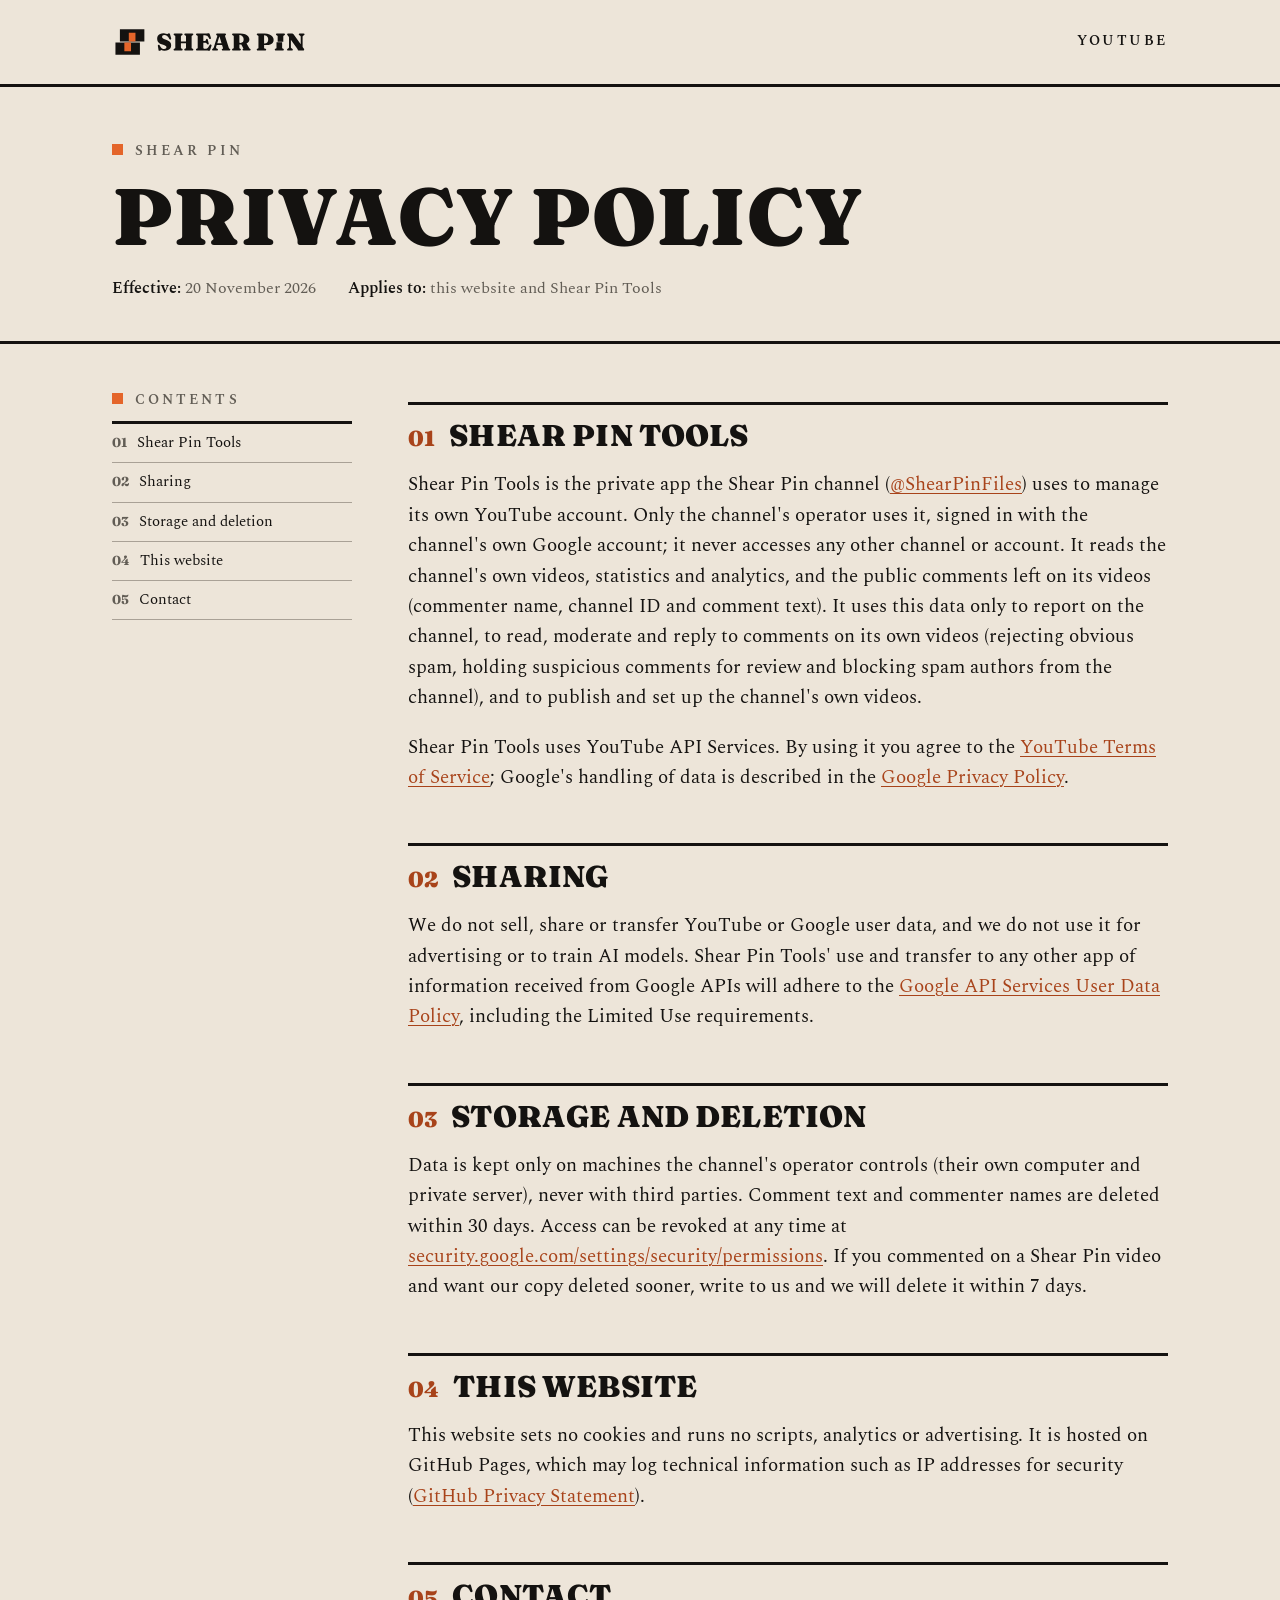
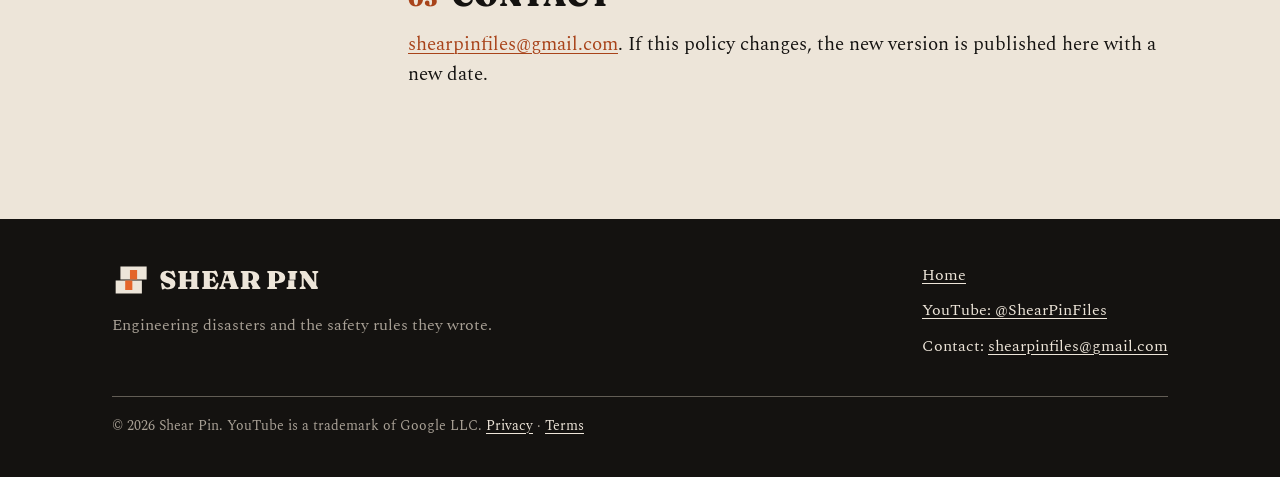
==== commit 55191af4: "Privacy: comment moderation and where data is kept Co-Authored-By: Claude Opus 5.5 <noreply@anthropi" ====
--- a/privacy.html
+++ b/privacy.html
@@ -45,7 +45,7 @@
       <div class="metin">
         <section id="tools">
           <h2>Shear Pin Tools</h2>
-          <p>Shear Pin Tools is the private app the Shear Pin channel (<a href="https://www.youtube.com/@ShearPinFiles" rel="noopener">@ShearPinFiles</a>) uses to manage its own YouTube account. Only the channel's operator uses it, signed in with the channel's own Google account; it never accesses any other channel or account. It reads the channel's own videos, statistics and analytics, and the public comments left on its videos (commenter name, channel ID and comment text). It uses this data only to report on the channel, to read and reply to comments, and to publish the channel's own videos.</p>
+          <p>Shear Pin Tools is the private app the Shear Pin channel (<a href="https://www.youtube.com/@ShearPinFiles" rel="noopener">@ShearPinFiles</a>) uses to manage its own YouTube account. Only the channel's operator uses it, signed in with the channel's own Google account; it never accesses any other channel or account. It reads the channel's own videos, statistics and analytics, and the public comments left on its videos (commenter name, channel ID and comment text). It uses this data only to report on the channel, to read, moderate and reply to comments on its own videos (rejecting obvious spam, holding suspicious comments for review and blocking spam authors from the channel), and to publish and set up the channel's own videos.</p>
           <p>Shear Pin Tools uses YouTube API Services. By using it you agree to the <a href="https://www.youtube.com/t/terms" rel="noopener">YouTube Terms of Service</a>; Google's handling of data is described in the <a href="https://policies.google.com/privacy" rel="noopener">Google Privacy Policy</a>.</p>
         </section>
 
@@ -56,7 +56,7 @@
 
         <section id="storage">
           <h2>Storage and deletion</h2>
-          <p>Data is kept only on the operator's own computer, never on a shared server. Comment text and commenter names are deleted within 30 days. Access can be revoked at any time at <a href="https://security.google.com/settings/security/permissions" rel="noopener">security.google.com/settings/security/permissions</a>. If you commented on a Shear Pin video and want our copy deleted sooner, write to us and we will delete it within 7 days.</p>
+          <p>Data is kept only on machines the channel's operator controls (their own computer and private server), never with third parties. Comment text and commenter names are deleted within 30 days. Access can be revoked at any time at <a href="https://security.google.com/settings/security/permissions" rel="noopener">security.google.com/settings/security/permissions</a>. If you commented on a Shear Pin video and want our copy deleted sooner, write to us and we will delete it within 7 days.</p>
         </section>
 
         <section id="website">
